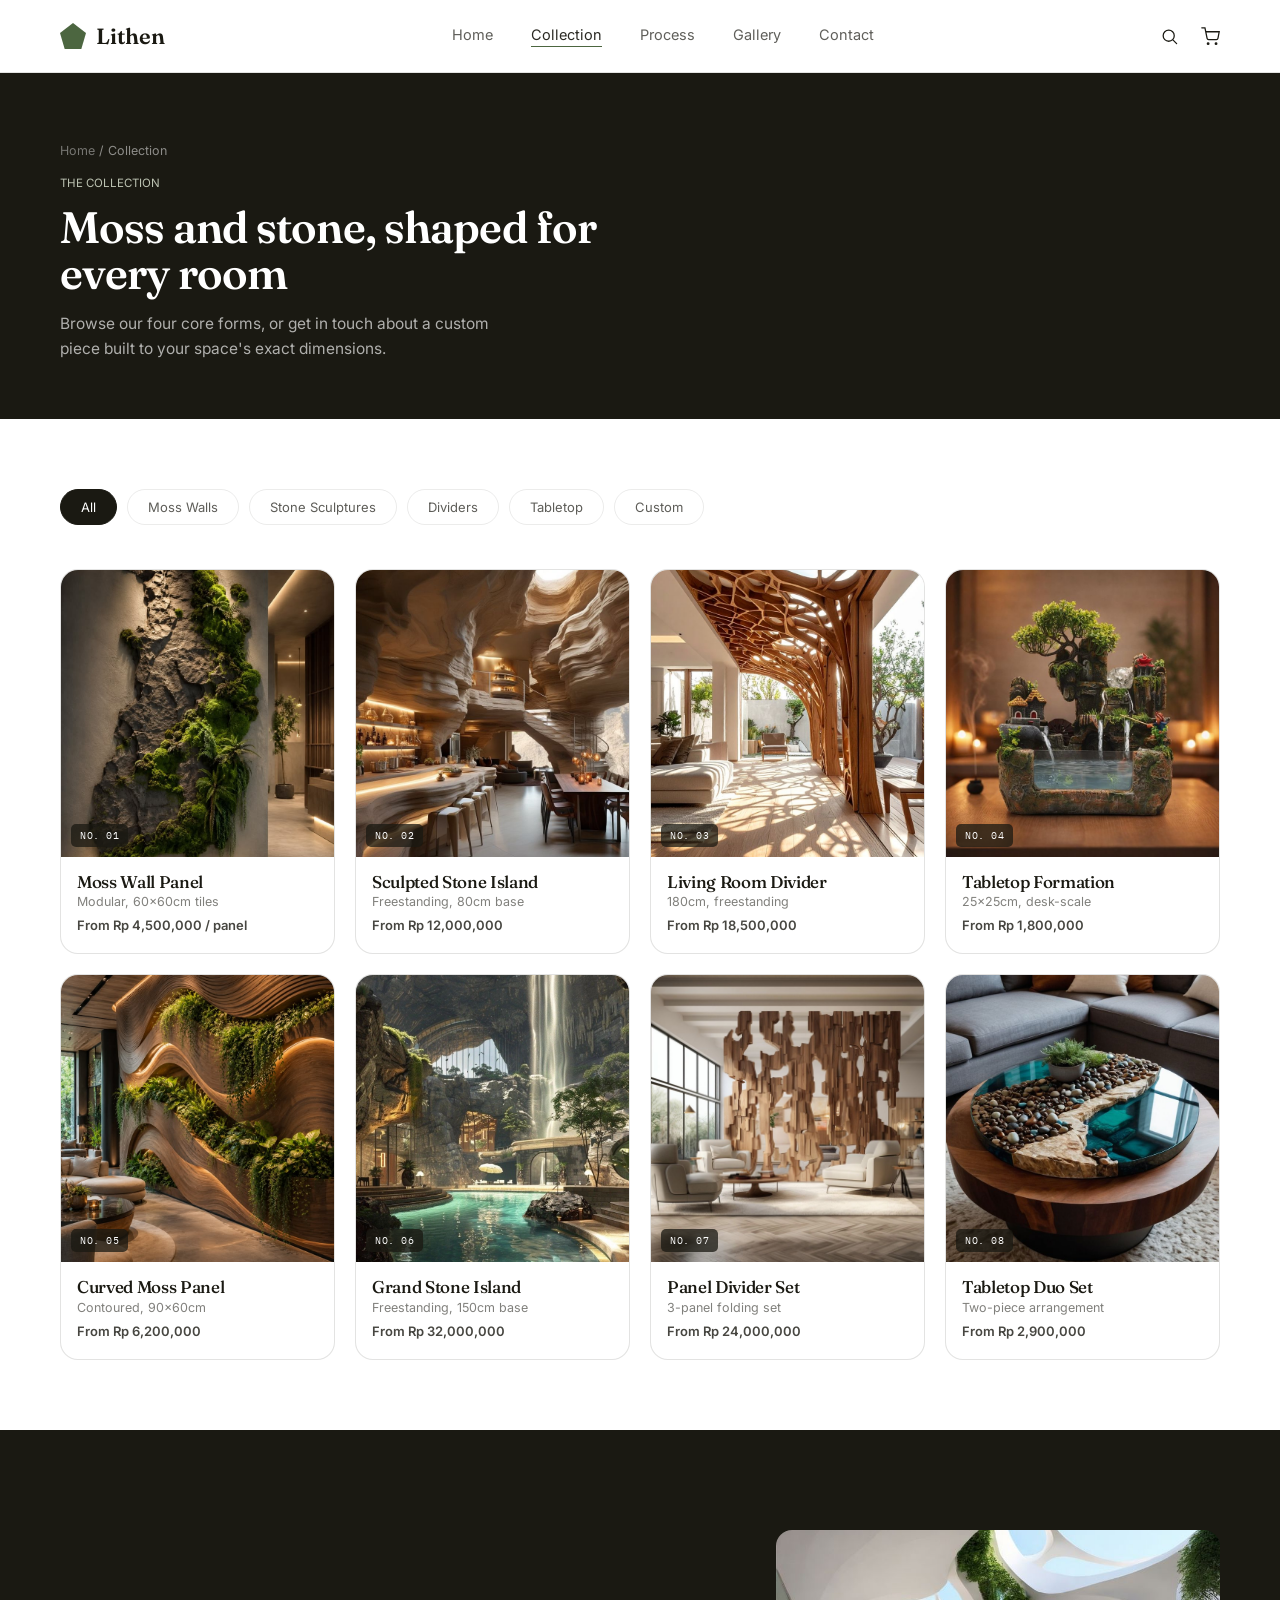
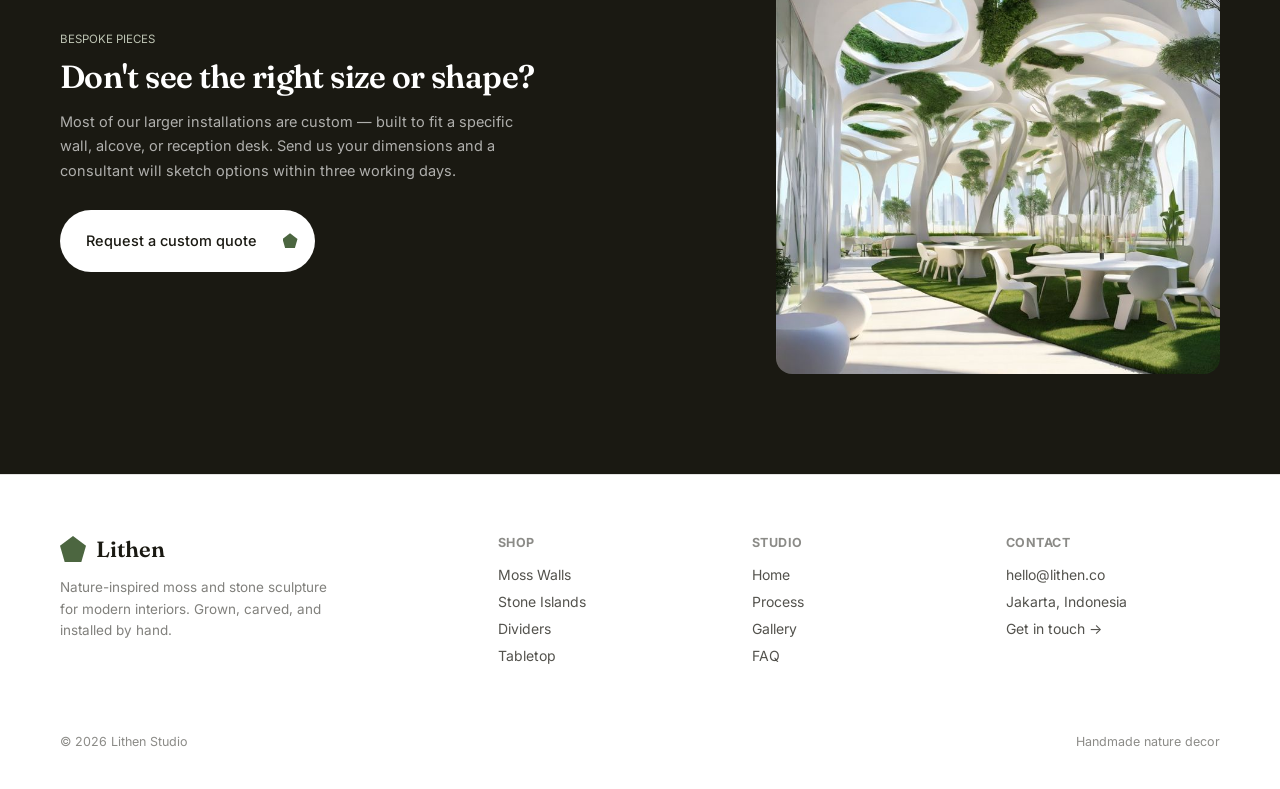
==== collection.html @ c36c9b59 "Add files via upload" ====
<!DOCTYPE html>
<html lang="en">
<head>
<meta charset="UTF-8">
<meta name="viewport" content="width=device-width, initial-scale=1.0">
<title>Collection — Lithen</title>
<link rel="preconnect" href="https://fonts.googleapis.com">
<link href="https://fonts.googleapis.com/css2?family=Fraunces:opsz,wght@9..144,500;9..144,600;9..144,700;9..144,800&family=Inter:wght@400;500;600;700&family=IBM+Plex+Mono:wght@400;500&display=swap" rel="stylesheet">
<link rel="stylesheet" href="styles.css">
<script src="script.js" defer></script>
</head>
<body>

<header class="site">
  <nav>
    <a class="logo" href="index.html"><div class="logo-mark"></div>Lithen</a>
    <div class="nav-links">
      <a href="index.html">Home</a>
      <a href="collection.html" class="active">Collection</a>
      <a href="process.html">Process</a>
      <a href="gallery.html">Gallery</a>
      <a href="contact.html">Contact</a>
    </div>
    <div class="nav-icons">
      <svg viewBox="0 0 24 24" fill="none" stroke-width="1.6" stroke-linecap="round"><circle cx="11" cy="11" r="7"/><line x1="21" y1="21" x2="16.6" y2="16.6"/></svg>
      <svg viewBox="0 0 24 24" fill="none" stroke-width="1.6" stroke-linecap="round"><circle cx="9" cy="21" r="1"/><circle cx="19" cy="21" r="1"/><path d="M1 1h4l2.7 13.4a2 2 0 0 0 2 1.6h9.7a2 2 0 0 0 2-1.6L23 6H6"/></svg>
    </div>
    <button class="menu-toggle" aria-label="Toggle menu"><span></span><span></span><span></span></button>
  </nav>
</header>

<section class="page-hero bg-dark">
  <div class="wrap">
    <div class="breadcrumb"><a href="index.html">Home</a> / Collection</div>
    <span class="eyebrow">The collection</span>
    <h1>Moss and stone, shaped for every room</h1>
    <p>Browse our four core forms, or get in touch about a custom piece built to your space's exact dimensions.</p>
  </div>
</section>

<section class="section-tight">
  <div class="wrap">
    <div class="tabs">
      <div class="tab active">All</div>
      <div class="tab">Moss Walls</div>
      <div class="tab">Stone Sculptures</div>
      <div class="tab">Dividers</div>
      <div class="tab">Tabletop</div>
      <div class="tab">Custom</div>
    </div>
    <div class="specimen-grid">
      <div class="specimen">
        <div class="specimen-art img-photo" style="border-radius:0; border-width:0 0 1px 0;"><span class="tag mono">NO. 01</span><img src="[data-uri]" alt="A moss wall panel mounted on a sculpted rock feature"></div>
        <div class="specimen-info"><h3>Moss Wall Panel</h3><p>Modular, 60×60cm tiles</p><div class="price">From Rp 4,500,000 / panel</div></div>
      </div>
      <div class="specimen">
        <div class="specimen-art img-photo" style="border-radius:0; border-width:0 0 1px 0;"><span class="tag mono">NO. 02</span><img src="[data-uri]" alt="A sculpted stone cave-like interior with a bar and dining area"></div>
        <div class="specimen-info"><h3>Sculpted Stone Island</h3><p>Freestanding, 80cm base</p><div class="price">From Rp 12,000,000</div></div>
      </div>
      <div class="specimen">
        <div class="specimen-art img-photo" style="border-radius:0; border-width:0 0 1px 0;"><span class="tag mono">NO. 03</span><img src="[data-uri]" alt="An organic wood lattice room divider and ceiling structure"></div>
        <div class="specimen-info"><h3>Living Room Divider</h3><p>180cm, freestanding</p><div class="price">From Rp 18,500,000</div></div>
      </div>
      <div class="specimen">
        <div class="specimen-art img-photo" style="border-radius:0; border-width:0 0 1px 0;"><span class="tag mono">NO. 04</span><img src="[data-uri]" alt="A miniature tabletop zen garden waterfall fountain with moss and a bonsai tree"></div>
        <div class="specimen-info"><h3>Tabletop Formation</h3><p>25×25cm, desk-scale</p><div class="price">From Rp 1,800,000</div></div>
      </div>
      <div class="specimen">
        <div class="specimen-art img-photo" style="border-radius:0; border-width:0 0 1px 0;"><span class="tag mono">NO. 05</span><img src="[data-uri]" alt="A curved wood and moss wall panel with cascading plants"></div>
        <div class="specimen-info"><h3>Curved Moss Panel</h3><p>Contoured, 90×60cm</p><div class="price">From Rp 6,200,000</div></div>
      </div>
      <div class="specimen">
        <div class="specimen-art img-photo" style="border-radius:0; border-width:0 0 1px 0;"><span class="tag mono">NO. 06</span><img src="[data-uri]" alt="A grand indoor stone cave with a waterfall and pool"></div>
        <div class="specimen-info"><h3>Grand Stone Island</h3><p>Freestanding, 150cm base</p><div class="price">From Rp 32,000,000</div></div>
      </div>
      <div class="specimen">
        <div class="specimen-art img-photo" style="border-radius:0; border-width:0 0 1px 0;"><span class="tag mono">NO. 07</span><img src="[data-uri]" alt="A sculptural wood block room divider between armchairs"></div>
        <div class="specimen-info"><h3>Panel Divider Set</h3><p>3-panel folding set</p><div class="price">From Rp 24,000,000</div></div>
      </div>
      <div class="specimen">
        <div class="specimen-art img-photo" style="border-radius:0; border-width:0 0 1px 0;"><span class="tag mono">NO. 08</span><img src="[data-uri]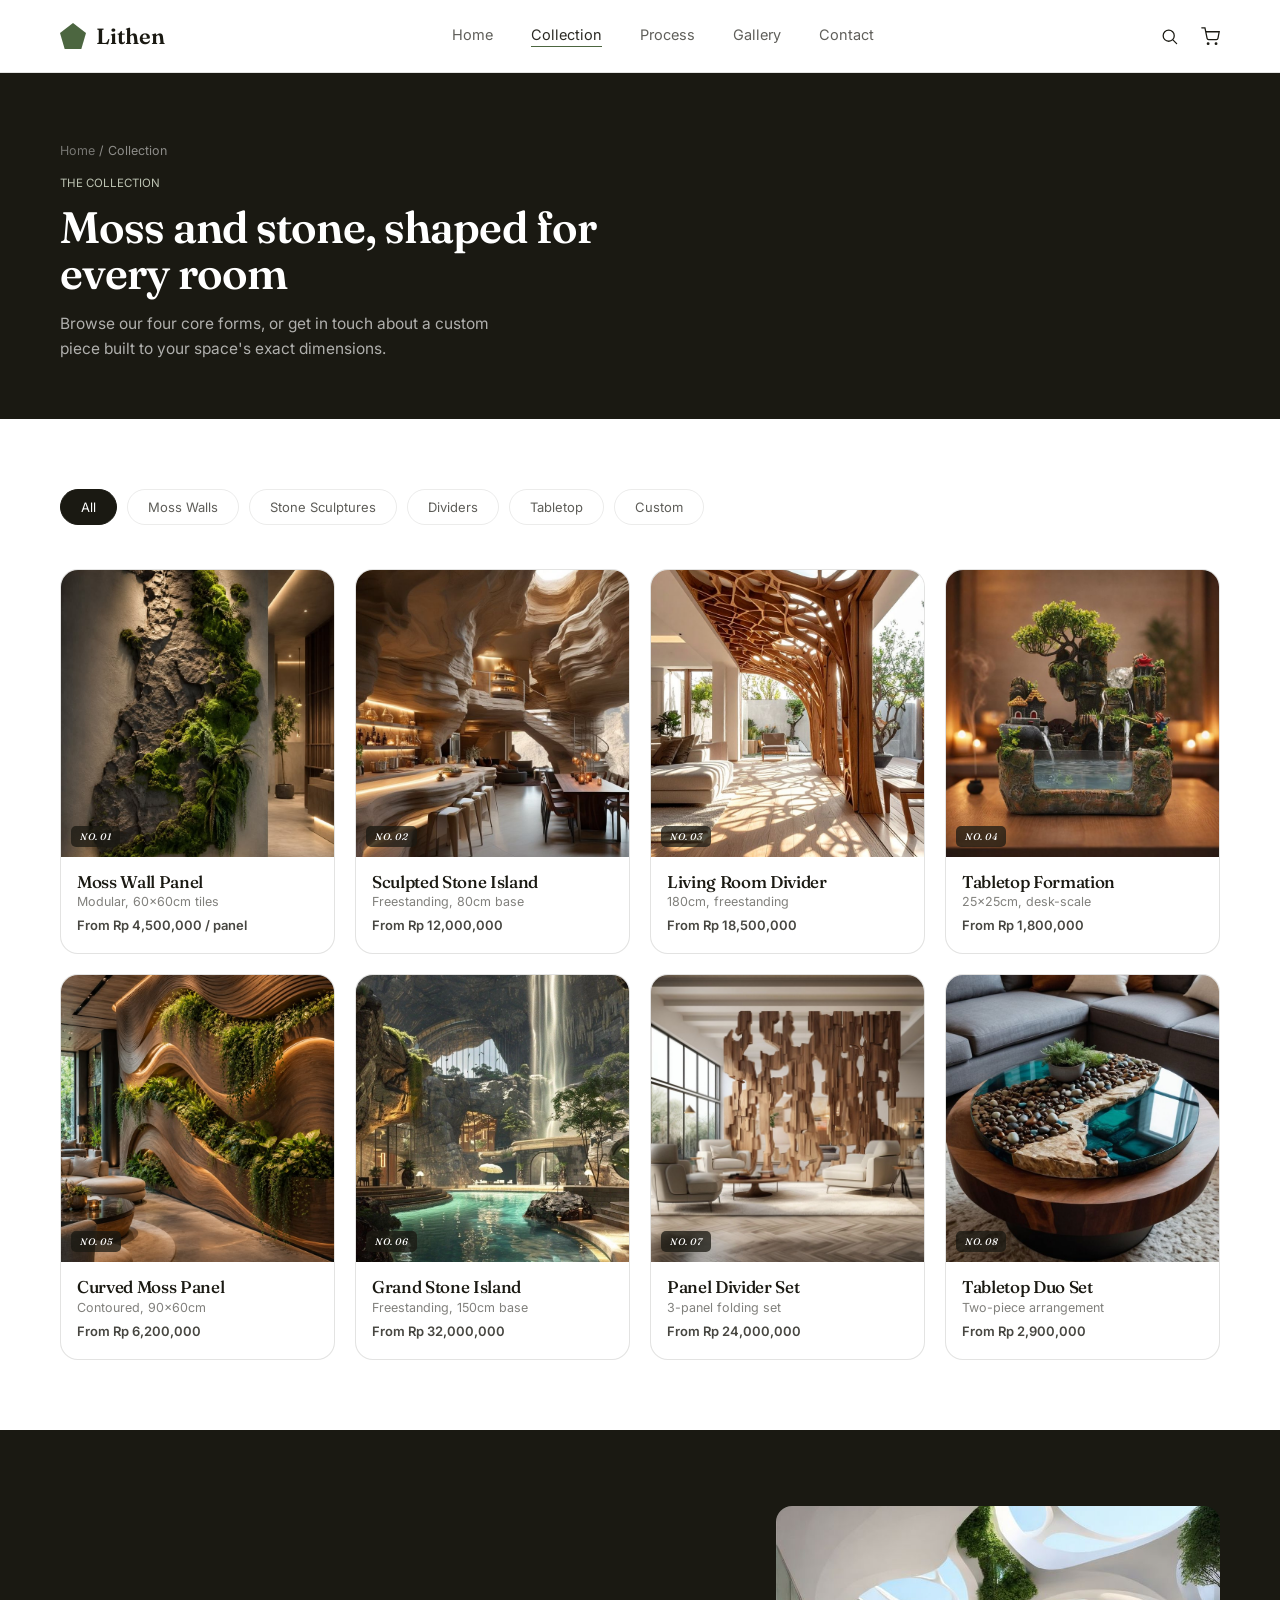
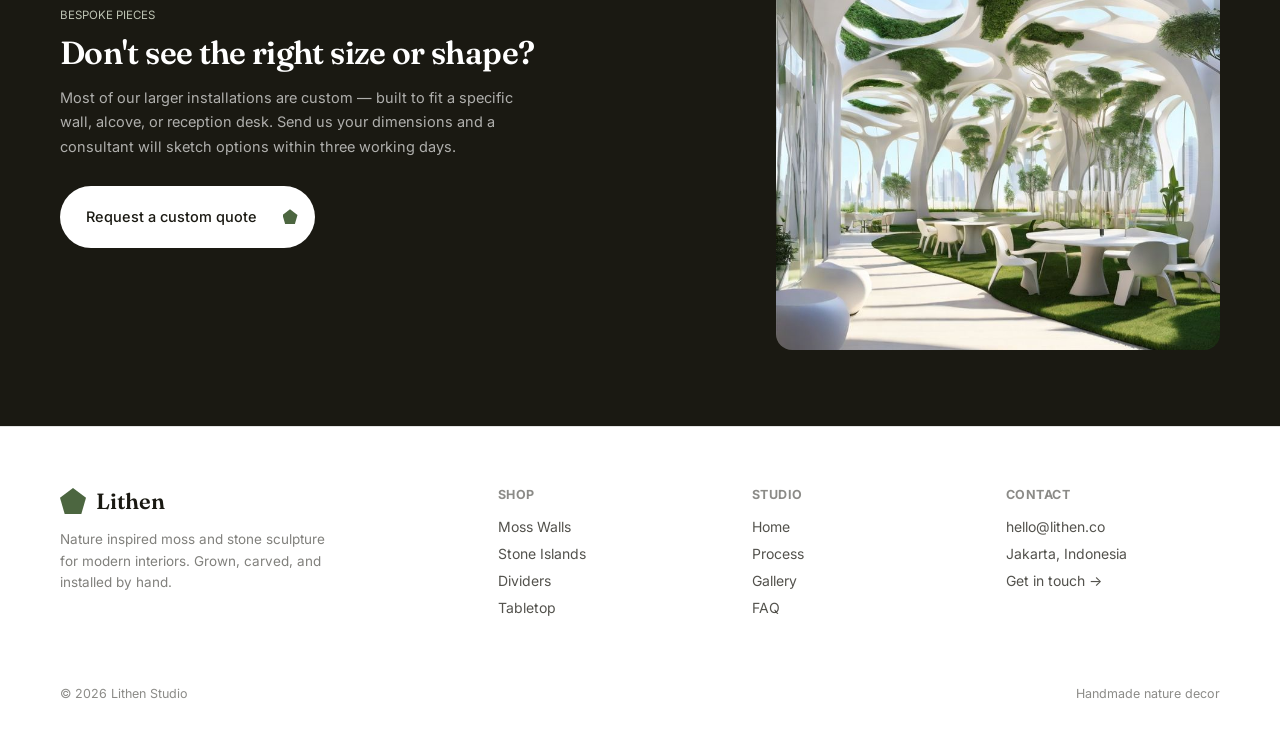
